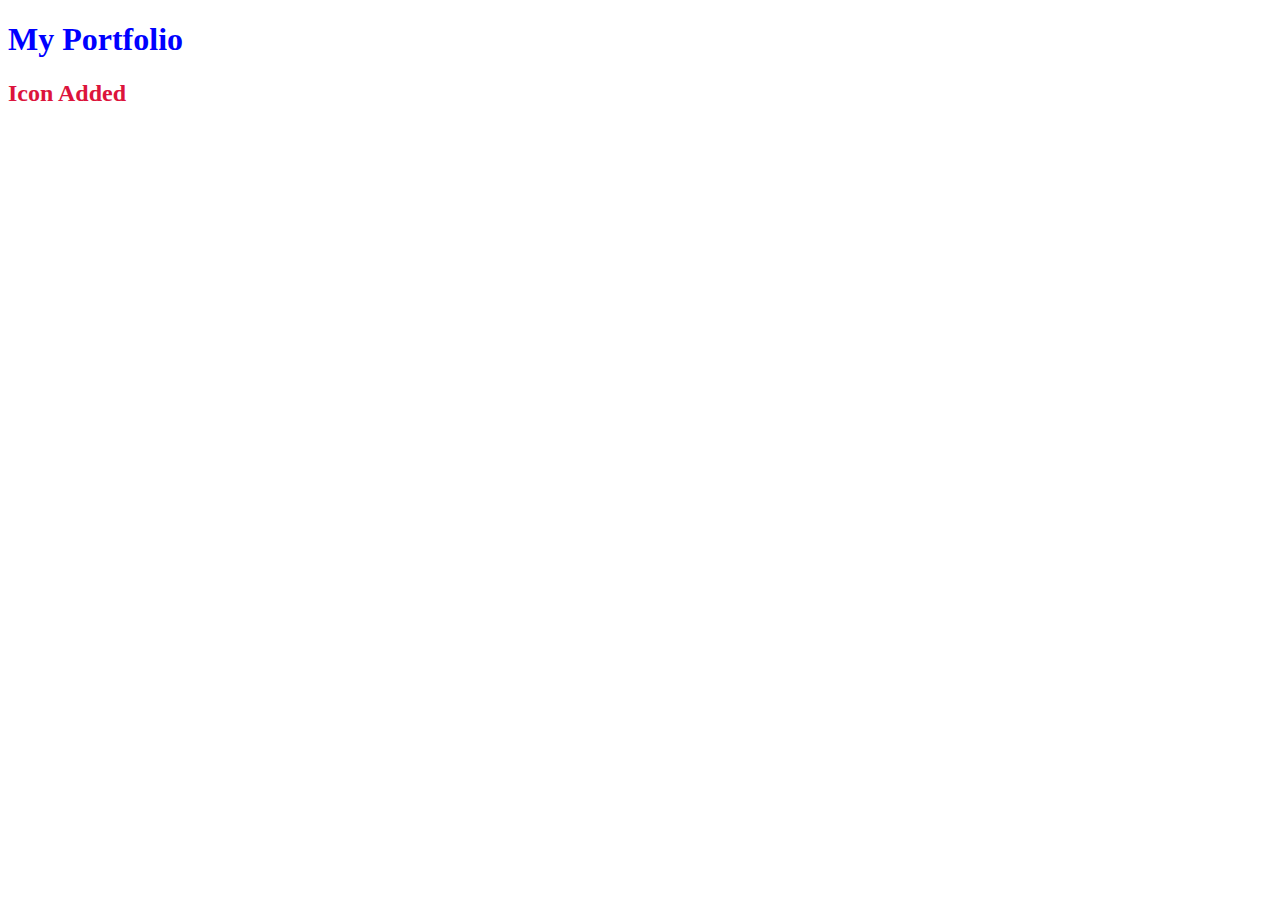
==== index.html @ 41928b63 "icon added" ====
<!DOCTYPE html>
<html lang="en">
<head>
    <meta charset="UTF-8">
    <meta http-equiv="X-UA-Compatible" content="IE=edge">
    <meta name="viewport" content="width=device-width, initial-scale=1.0">
    <title>Ashfaq Portfolio</title>
    <link rel="stylesheet" href="style.css">
    <link rel="icon" type="image/x-icon" href="./image/icon.png">

</head>
<body>
    <h1>My Portfolio</h1>
    <h2>Icon Added</h2>
</body>
</html>
---- style.css ----
h1{
    color: blue;
}
h2{
    color: crimson;
}
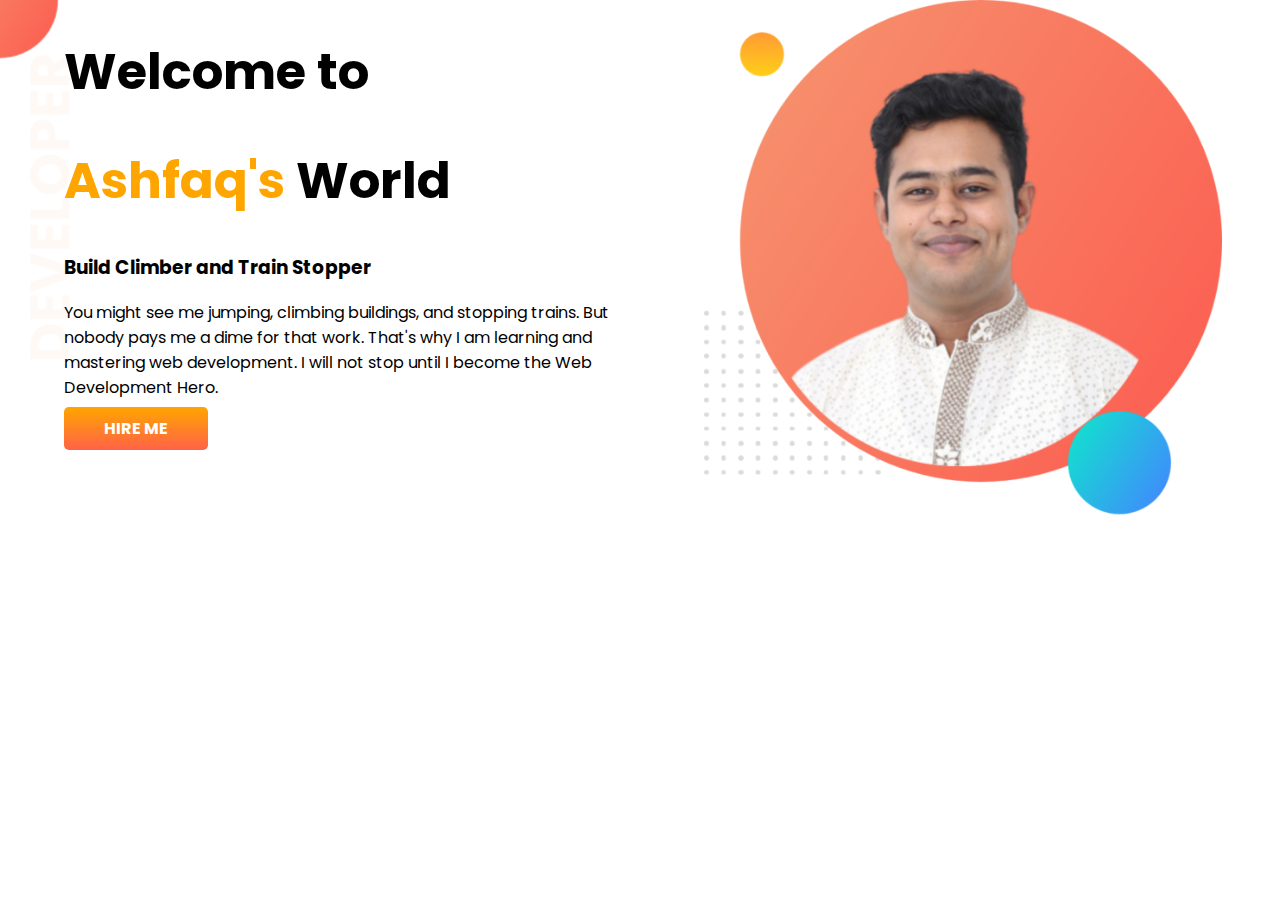
==== commit 5f6eb085: "added banner" ====
--- a/index.html
+++ b/index.html
@@ -6,11 +6,25 @@
     <meta name="viewport" content="width=device-width, initial-scale=1.0">
     <title>Ashfaq Portfolio</title>
     <link rel="stylesheet" href="style.css">
-    <link rel="icon" type="image/x-icon" href="./image/icon.png">
+    <link rel="icon" type="image/x-icon" href="./image/web.png">
+    <link rel="preconnect" href="https://fonts.googleapis.com">
+    <link rel="preconnect" href="https://fonts.gstatic.com" crossorigin>
+    <link href="https://fonts.googleapis.com/css2?family=Poppins&display=swap" rel="stylesheet">
 
 </head>
 <body>
-    <h1>My Portfolio</h1>
-    <h2>Icon Added</h2>
+<section class="top-banner">
+    <div class="half-width">
+        <h1>Welcome to</h1>
+        <h1><span class="orange-color">Ashfaq's</span> World</h1>
+        <h3>Build Climber and Train Stopper</h3>
+        <p>You might see me jumping, climbing buildings, and stopping trains. But nobody pays me a dime for that work. That's why I am learning and mastering web development. I will not stop until I become the Web Development Hero.</p>
+        <a class="link-button" target="blank" href="https://www.linkedin.com/in/ashfaqhossain/">HIRE ME</a>
+    </div>
+    
+    <div class="half-width">
+        <img src="./image/img1.png" alt="">
+    </div>
+</section>
 </body>
 </html>--- a/style.css
+++ b/style.css
@@ -1,6 +1,33 @@
+body{
+    font-family: 'Poppins', sans-serif;
+    margin: 0px;
+}
 h1{
-    color: blue;
+    font-size: 50px;
 }
-h2{
-    color: crimson;
+.orange-color
+{
+    color: orange;
+}
+section{
+    display: flex;
+}
+.half-width{
+    width: 50%;
+    padding-left: 5%;
+}
+.half-width img{
+    width: 90%;
+}
+.link-button{
+    text-decoration: none;
+    background-image: linear-gradient(orange, tomato);
+    border-radius: 5px;
+    font-weight: 700;
+    padding: 10px 40px;
+    color: white;
+}
+.top-banner{
+    background-image: url(/image/top-banner.png);
+    background-repeat: no-repeat;
 }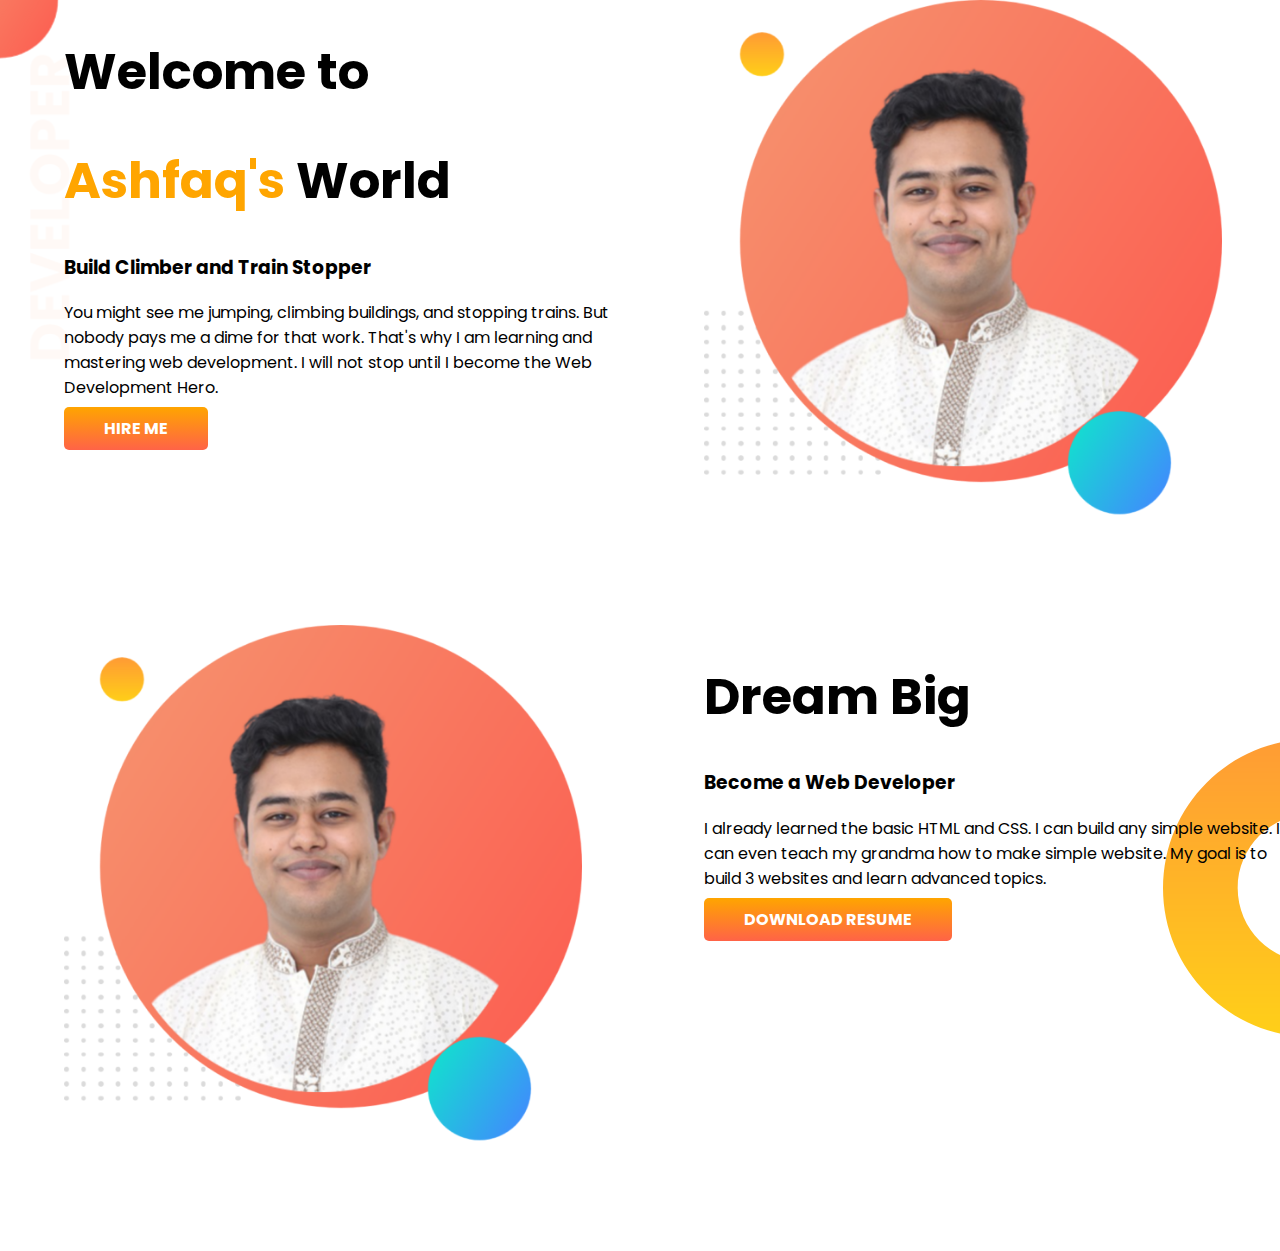
==== commit 3f736266: "Added dream" ====
--- a/index.html
+++ b/index.html
@@ -26,5 +26,16 @@
         <img src="./image/img1.png" alt="">
     </div>
 </section>
+<section class="dream">
+    <div class="half-width">
+        <img src="../image/img1.png" alt="">
+    </div>
+    <div class="half-width">
+        <h1>Dream Big</h1>
+        <h3>Become a Web Developer</h3>
+        <p>I already learned the basic HTML and CSS. I can build any simple website. I can even teach my grandma how to make simple website. My goal is to build 3 websites and learn advanced topics.</p>
+        <a class="link-button" target="blank" href="https://hossainashfaq.github.io/developer_portfolio/">DOWNLOAD RESUME</a>
+    </div>
+</section>
 </body>
 </html>--- a/style.css
+++ b/style.css
@@ -11,6 +11,7 @@
 }
 section{
     display: flex;
+    margin-bottom: 100px;
 }
 .half-width{
     width: 50%;
@@ -28,6 +29,11 @@
     color: white;
 }
 .top-banner{
-    background-image: url(/image/top-banner.png);
+    background-image: url(../image/top-banner.png);
     background-repeat: no-repeat;
+}
+.dream{
+    background-image: url(../image/dream-bg.png);
+    background-repeat: no-repeat;
+    background-position: right;
 }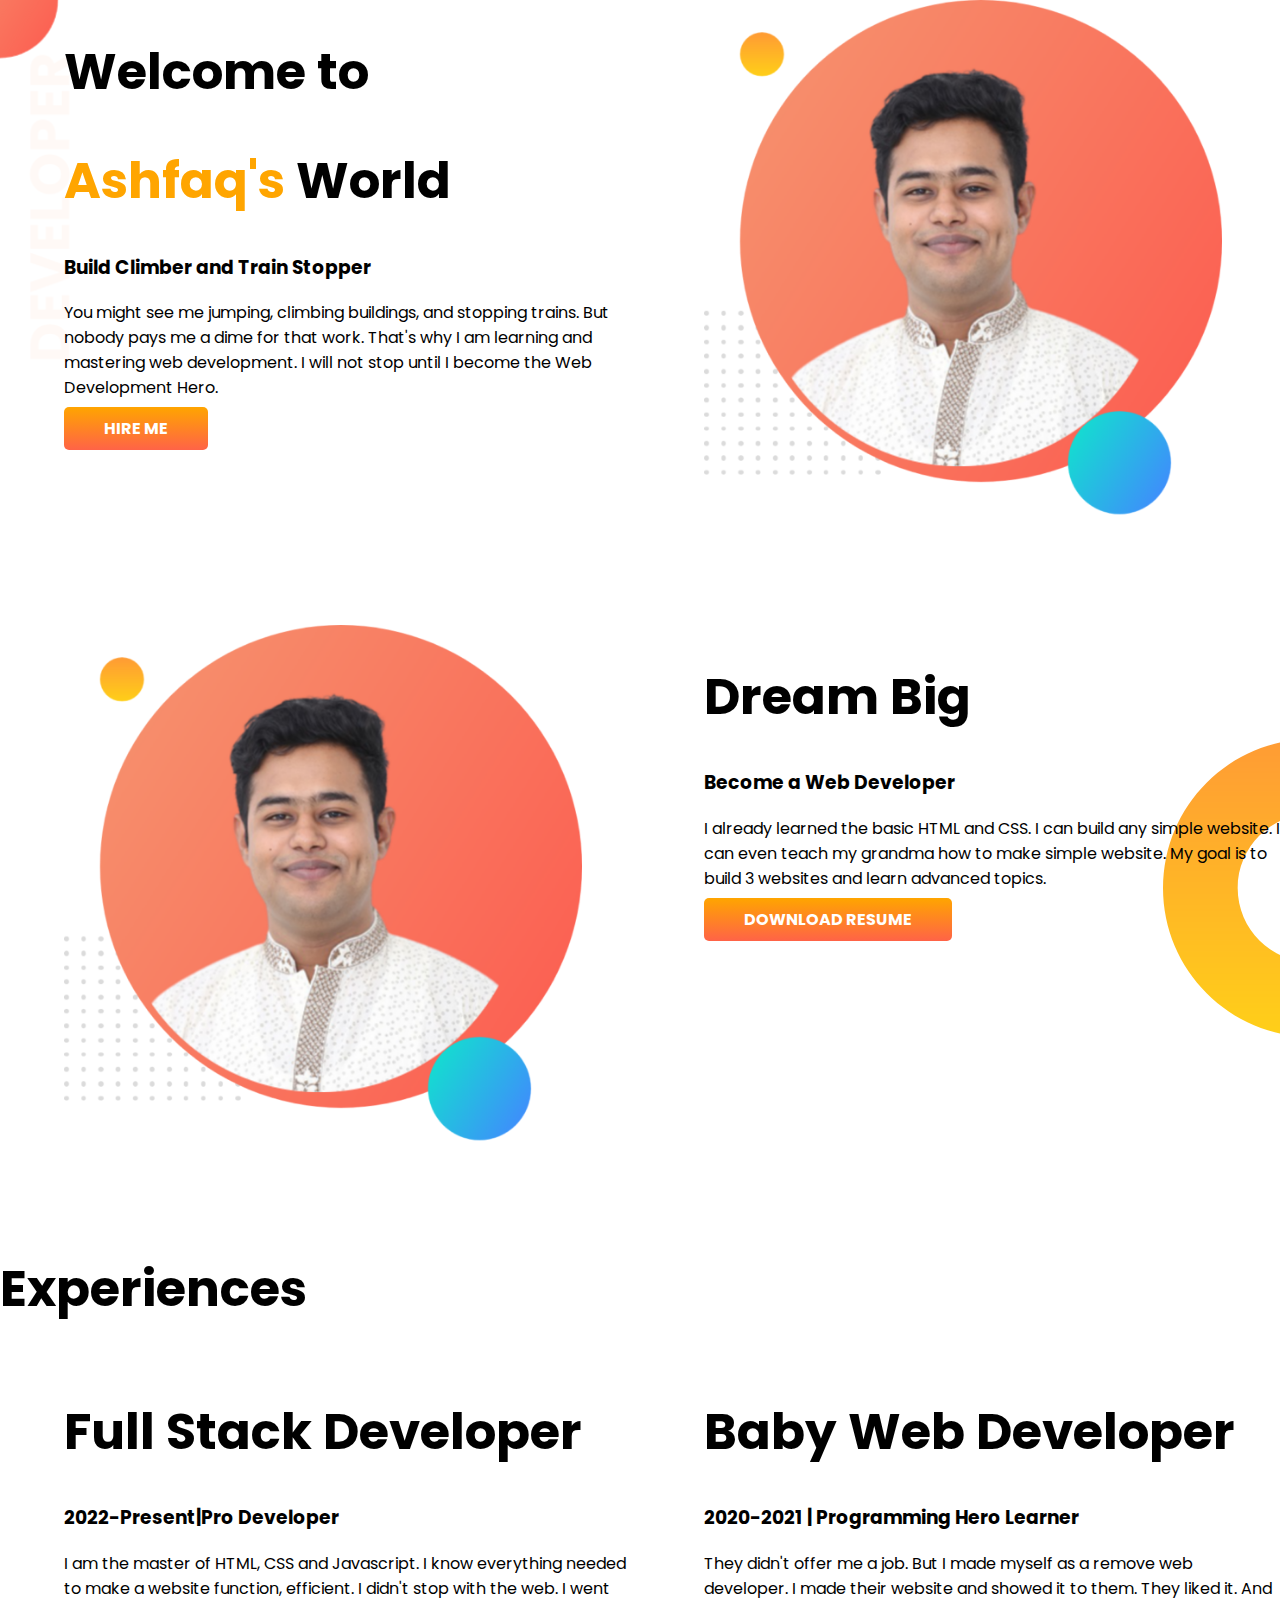
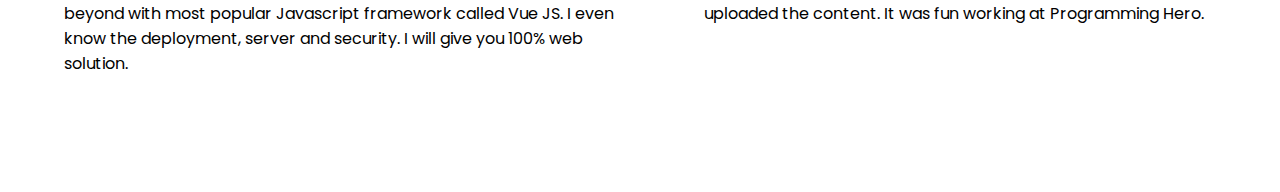
==== commit b58c5c78: "solved image" ====
--- a/index.html
+++ b/index.html
@@ -13,7 +13,7 @@
 
 </head>
 <body>
-<section class="top-banner">
+<section class="top-banner flexible-container">
     <div class="half-width">
         <h1>Welcome to</h1>
         <h1><span class="orange-color">Ashfaq's</span> World</h1>
@@ -26,9 +26,9 @@
         <img src="./image/img1.png" alt="">
     </div>
 </section>
-<section class="dream">
+<section class="dream flexible-container">
     <div class="half-width">
-        <img src="../image/img1.png" alt="">
+        <img src="./image/img1.png" alt="">
     </div>
     <div class="half-width">
         <h1>Dream Big</h1>
@@ -37,5 +37,20 @@
         <a class="link-button" target="blank" href="https://hossainashfaq.github.io/developer_portfolio/">DOWNLOAD RESUME</a>
     </div>
 </section>
+<section class="exp">
+    <h1>Experiences</h1>
+    <div class="flexible-container">
+        <div class="half-width">
+            <h1>Full Stack Developer</h1>
+            <h3>2022-Present|Pro Developer</h3>
+            <p>I am the master of HTML, CSS and Javascript. I know everything needed to make a website function, efficient. I didn't stop with the web. I went beyond with most popular Javascript framework called Vue JS. I even know the deployment, server and security. I will give you 100% web solution.</p>
+        </div>
+        <div class="half-width">
+            <h1>Baby Web Developer</h1>
+            <h3>2020-2021 | Programming Hero Learner</h3>
+            <p>They didn't offer me a job. But I made myself as a remove web developer. I made their website and showed it to them. They liked it. And uploaded the content. It was fun working at Programming Hero.</p>
+        </div>
+    </div>
+</section>
 </body>
 </html>--- a/style.css
+++ b/style.css
@@ -9,7 +9,7 @@
 {
     color: orange;
 }
-section{
+.flexible-container{
     display: flex;
     margin-bottom: 100px;
 }
@@ -29,11 +29,11 @@
     color: white;
 }
 .top-banner{
-    background-image: url(../image/top-banner.png);
+    background-image: url(./image/top-banner.png);
     background-repeat: no-repeat;
 }
 .dream{
-    background-image: url(../image/dream-bg.png);
+    background-image: url(./image/dream-bg.png);
     background-repeat: no-repeat;
     background-position: right;
 }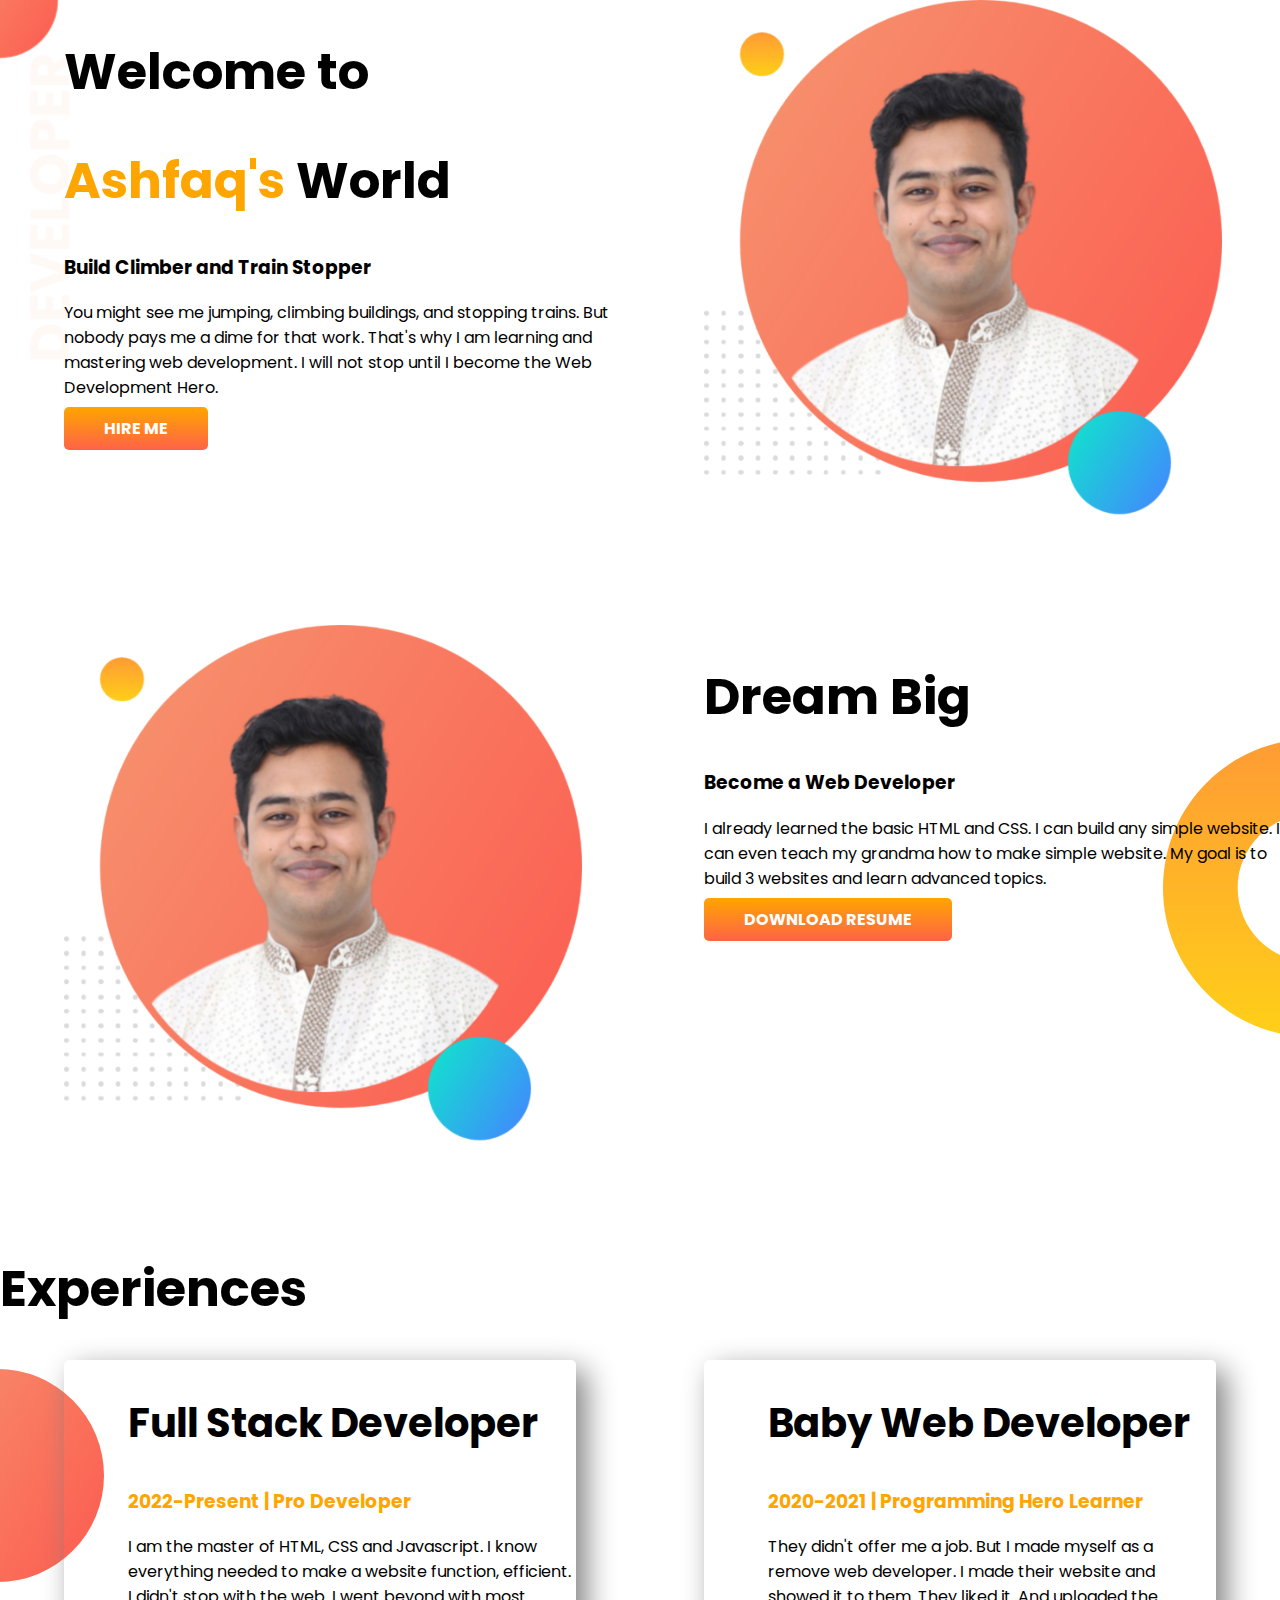
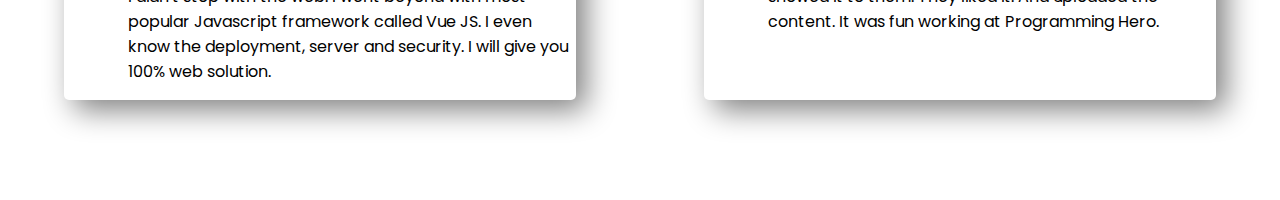
==== commit a9912704: "upadated exp" ====
--- a/index.html
+++ b/index.html
@@ -40,14 +40,14 @@
 <section class="exp">
     <h1>Experiences</h1>
     <div class="flexible-container">
-        <div class="half-width">
-            <h1>Full Stack Developer</h1>
-            <h3>2022-Present|Pro Developer</h3>
+        <div class="experience-item" >
+            <h2>Full Stack Developer</h2>
+            <h3 class="orange-color">2022-Present | Pro Developer</h3>
             <p>I am the master of HTML, CSS and Javascript. I know everything needed to make a website function, efficient. I didn't stop with the web. I went beyond with most popular Javascript framework called Vue JS. I even know the deployment, server and security. I will give you 100% web solution.</p>
         </div>
-        <div class="half-width">
-            <h1>Baby Web Developer</h1>
-            <h3>2020-2021 | Programming Hero Learner</h3>
+        <div class="experience-item">
+            <h2>Baby Web Developer</h2>
+            <h3 class="orange-color">2020-2021 | Programming Hero Learner</h3>
             <p>They didn't offer me a job. But I made myself as a remove web developer. I made their website and showed it to them. They liked it. And uploaded the content. It was fun working at Programming Hero.</p>
         </div>
     </div>
--- a/style.css
+++ b/style.css
@@ -36,4 +36,20 @@
     background-image: url(./image/dream-bg.png);
     background-repeat: no-repeat;
     background-position: right;
+}
+.experience-item{
+    width: 40%;
+    margin-left: 5%;
+    margin-right: 5%;
+    padding-left: 5%;
+    box-shadow: 10px 10px 30px grey;
+    border-radius: 5px;
+}
+h2{
+    font-size: 40px;
+}
+.exp{
+    background-image: url(./image/exp-bg.png);
+    background-repeat: no-repeat;
+    background-position: left;
 }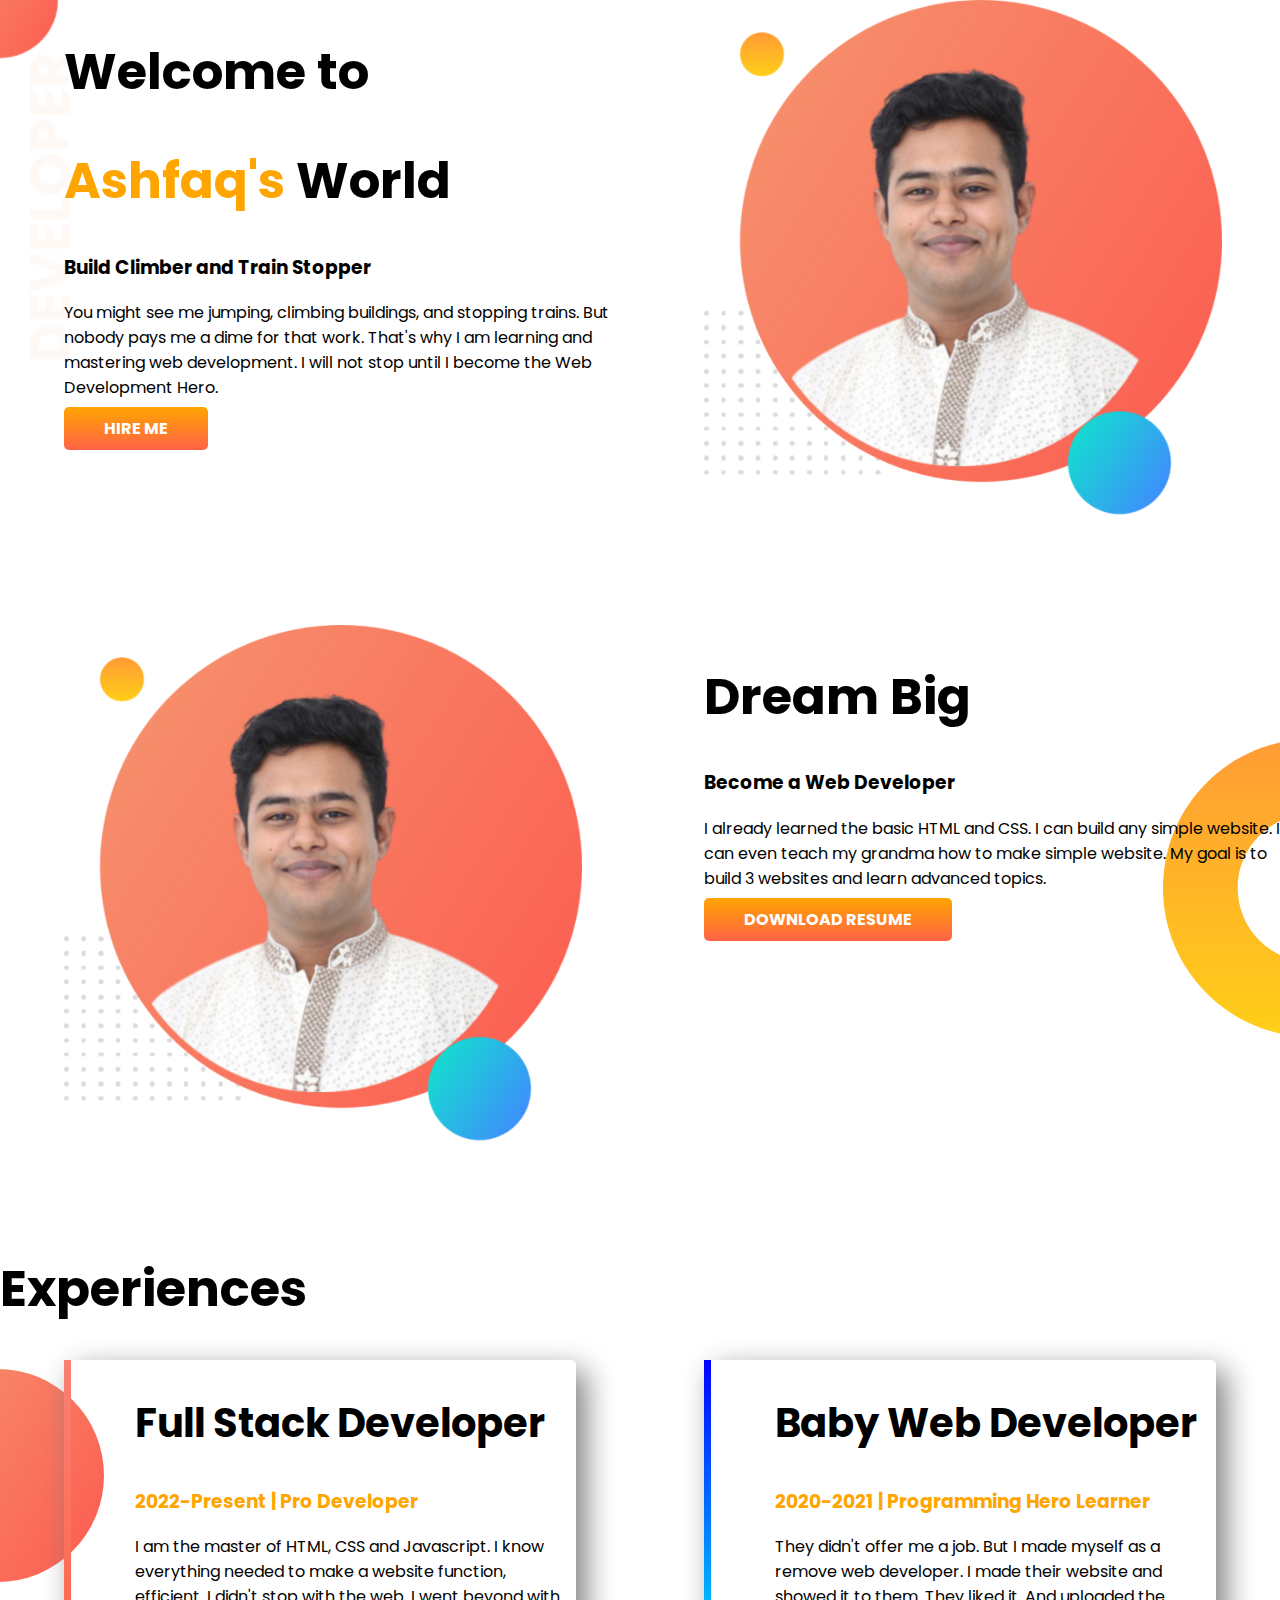
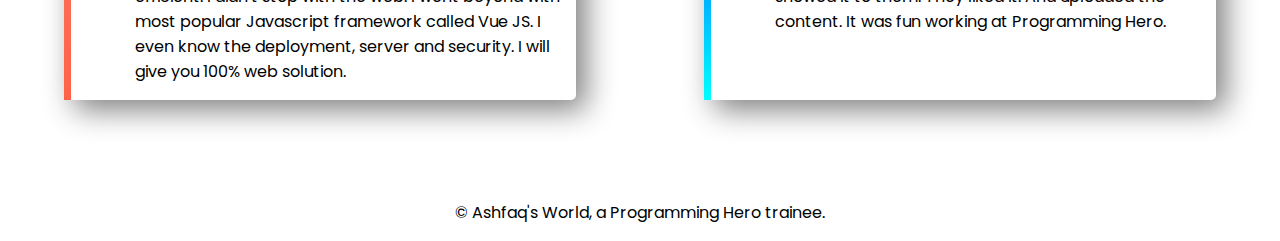
==== commit 4dd07621: "added footer" ====
--- a/index.html
+++ b/index.html
@@ -37,20 +37,23 @@
         <a class="link-button" target="blank" href="https://hossainashfaq.github.io/developer_portfolio/">DOWNLOAD RESUME</a>
     </div>
 </section>
-<section class="exp">
+<section class="experiences">
     <h1>Experiences</h1>
     <div class="flexible-container">
-        <div class="experience-item" >
+        <div id="full-stack" class="experience-item" >
             <h2>Full Stack Developer</h2>
             <h3 class="orange-color">2022-Present | Pro Developer</h3>
             <p>I am the master of HTML, CSS and Javascript. I know everything needed to make a website function, efficient. I didn't stop with the web. I went beyond with most popular Javascript framework called Vue JS. I even know the deployment, server and security. I will give you 100% web solution.</p>
         </div>
-        <div class="experience-item">
+        <div id="web-dev" class="experience-item">
             <h2>Baby Web Developer</h2>
             <h3 class="orange-color">2020-2021 | Programming Hero Learner</h3>
             <p>They didn't offer me a job. But I made myself as a remove web developer. I made their website and showed it to them. They liked it. And uploaded the content. It was fun working at Programming Hero.</p>
         </div>
     </div>
 </section>
+<footer>
+    <p>© Ashfaq's World, a Programming Hero trainee.</p>
+</footer>
 </body>
 </html>--- a/style.css
+++ b/style.css
@@ -48,8 +48,21 @@
 h2{
     font-size: 40px;
 }
-.exp{
+.experiences{
     background-image: url(./image/exp-bg.png);
     background-repeat: no-repeat;
     background-position: left;
+}
+#full-stack{
+    border-left: 7px solid;
+    border-image: linear-gradient(salmon, tomato);
+    border-image-slice: 1;
+}
+#web-dev{
+    border-left: 7px solid;
+    border-image: linear-gradient(blue, cyan);
+    border-image-slice: 1;
+}
+footer p{
+    text-align: center;
 }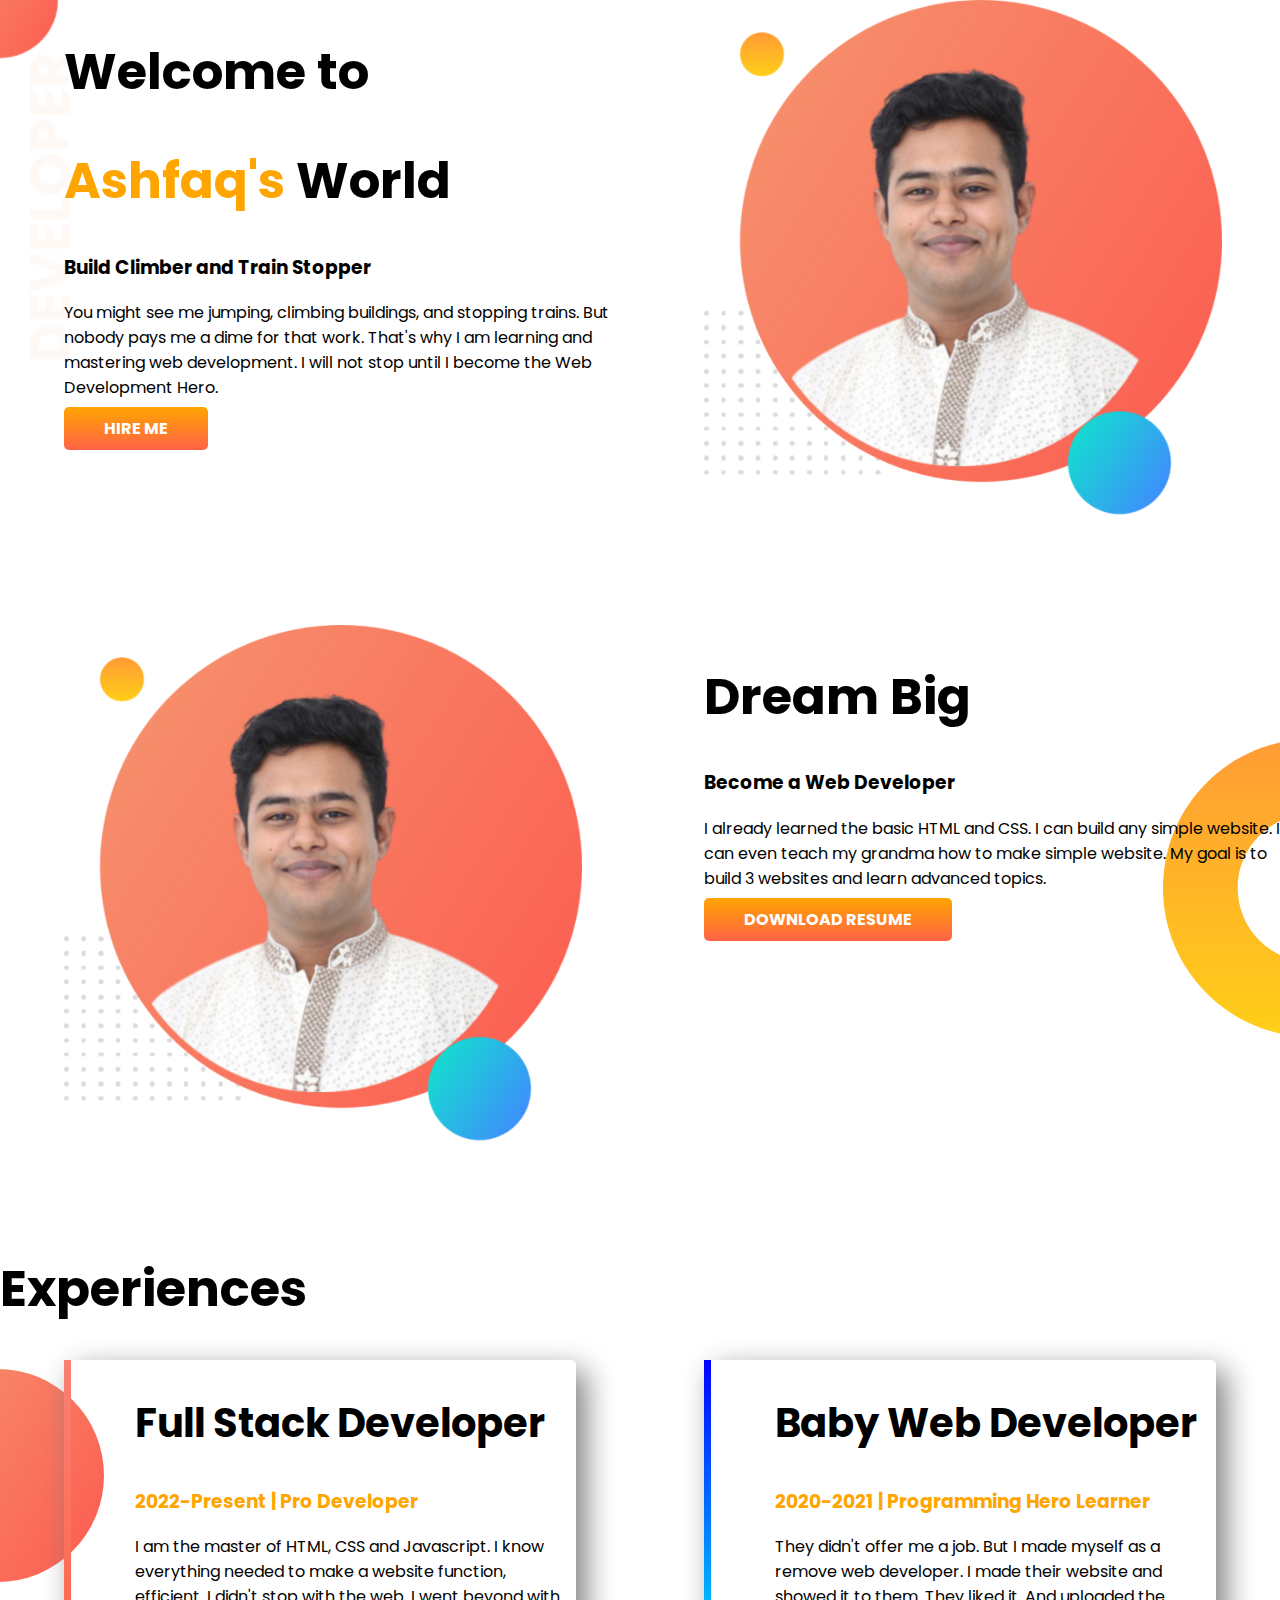
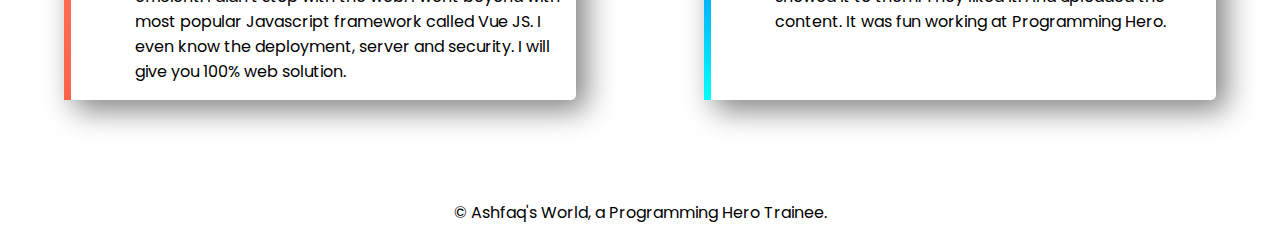
==== commit 2130ed26: "upadates" ====
--- a/index.html
+++ b/index.html
@@ -53,7 +53,7 @@
     </div>
 </section>
 <footer>
-    <p>© Ashfaq's World, a Programming Hero trainee.</p>
+    <p>© Ashfaq's World, a Programming Hero Trainee.</p>
 </footer>
 </body>
 </html>